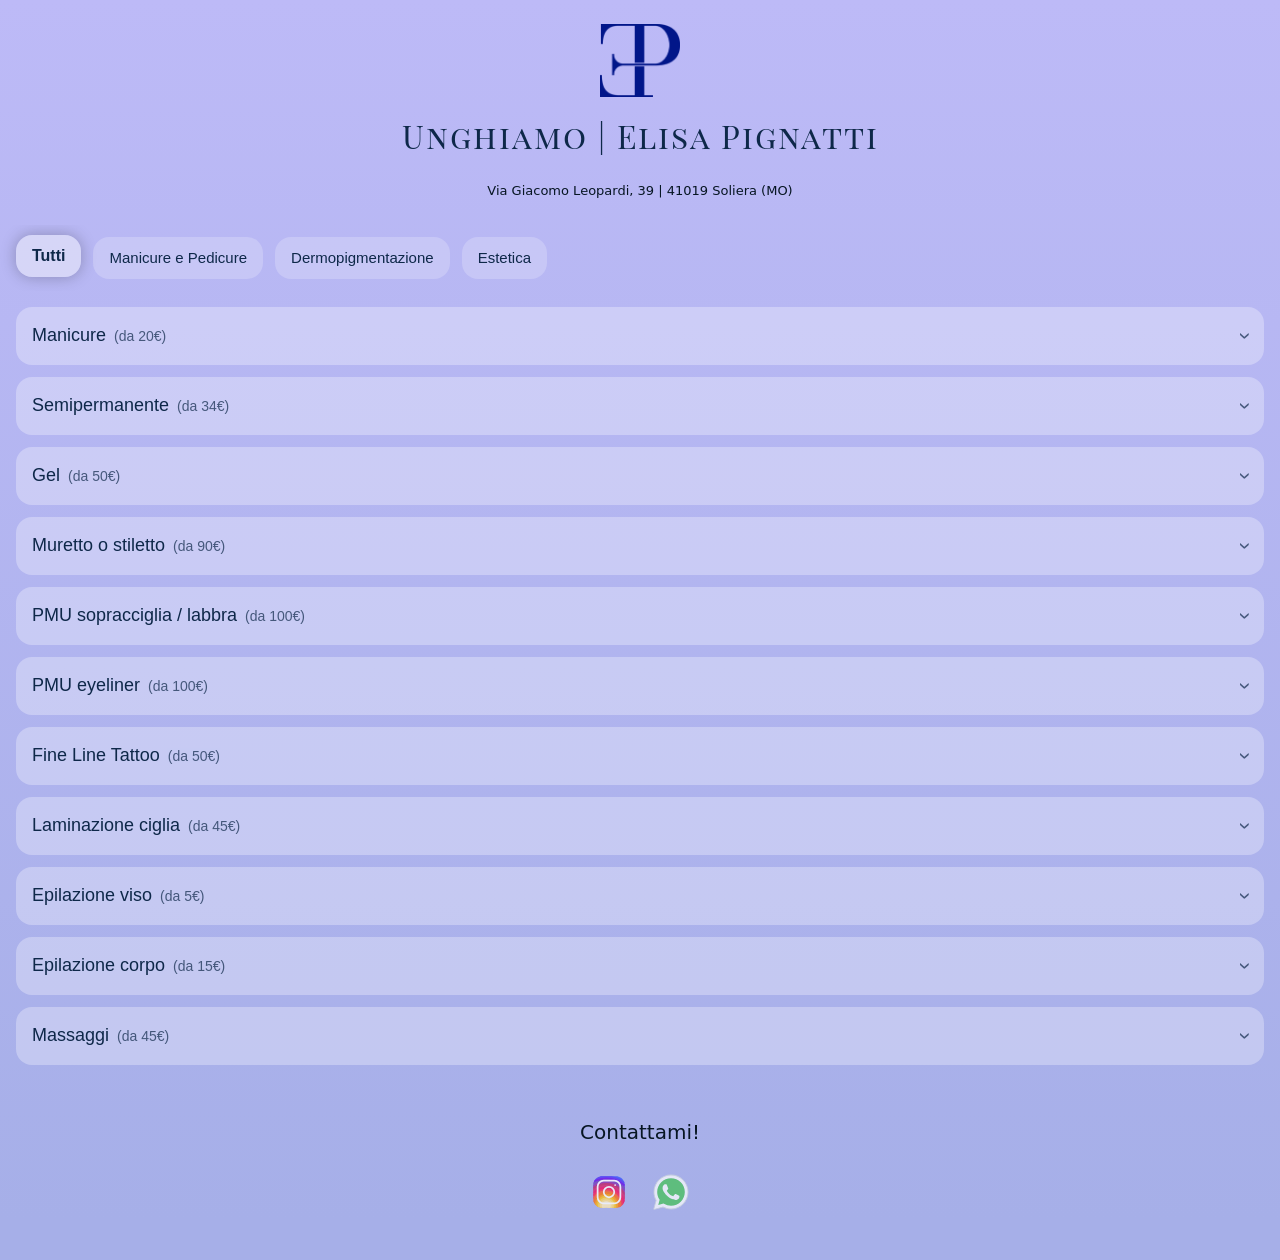
==== index.html @ 3f787136 "cambiato colore e sistemato simbolo info" ====
<!DOCTYPE html>
<html lang="it">


<head>
  <meta charset="UTF-8" />
  <meta name="viewport" content="width=device-width, initial-scale=1.0" />

  <title>Unghiamo | Elisa Pignatti</title>

  <link href="https://fonts.googleapis.com/css2?family=Playfair+Display+SC&display=swap" rel="stylesheet">
  <link rel="stylesheet" href="style.css">

  <meta name="theme-color" content="#092423">
  <meta name="apple-mobile-web-app-status-bar-style" content="black-translucent">

    <!-- Umami Analytics -->
  <script
    defer
    src="https://cloud.umami.is/script.js"
    data-website-id="d5955fa0-bba7-43d1-929b-6f62bb11d097">
  </script>

</head>


<body>

  <header class="header">
    <img src="logo.png" alt="Logo Unghiamo" class="logo">
    <h1 class="site-title">Unghiamo | Elisa Pignatti</h1>
    <div class="address">
      Via Giacomo Leopardi, 39 | 41019 Soliera (MO)
    </div>
  </header>

  <!-- FILTRI -->
  <nav class="filters" id="filters"></nav>

  <!-- TRATTAMENTI -->
  <main class="treatments" id="treatments"></main>

  <!-- FOOTER -->
  <footer class="footer">
    <div>Contattami!</div>
  </footer>

  <!-- MODAL TRATTAMENTO -->
  <div class="modal" id="treatmentModal">
    <div class="modal-content">
      <button class="modal-close" id="closeModal">×</button>

      <img id="modalImage" class="modal-image" src="" alt="">

      <h2 id="modalTitle"></h2>
      <div class="modal-meta" id="modalMeta"></div>
      <p id="modalDescription"></p>
    </div>
  </div>

  <script src="script.js"></script>


  <footer class="site-footer">
    <a
      href="https://www.instagram.com/unghiamo_"
      target="_blank"
      onclick="window.umami && umami.track('Click Instagram')"
      class="instagram-link"
      aria-label="Instagram"
    >
      <img src="icons/icons8-instagram.svg" alt="Instagram">
    </a>

    <a
      href="https://wa.me/393515378793"
      class="whatsapp-float"
      onclick="window.umami && umami.track('Click WhatsApp')"
      target="_blank"
      aria-label="Contatta su WhatsApp"
    >
      <img src="icons/icons8-whatsapp.svg" alt="WhatsApp">
    </a>

  </footer>




</body>


</html>
---- style.css ----
:root {
  /* Esempio 1: Petrolio attuale */
  /*
  --bg-color: linear-gradient(180deg,#0C5A5E 0%, #073E44 100%);
  --card-bg: rgba(244,239,230,.08);
  --card-bg-active: rgba(244,239,230,.14);
  --text-main: #F4F1EC;
  --text-secondary: #C8C3B7;
  --filter-bg: #E8DFD2;
  --filter-text: #0F3F3C;
  --filter-bg-active: #1E6F6A;
  --filter-text-active: #F4EFE6;
  */

  /* Esempio 2: Navy con beige */
  /*
  --bg-color: linear-gradient(180deg,#1A2A3A 0%, #0F1A24 100%);
  --card-bg: rgba(245,240,220,.08);
  --card-bg-active: rgba(245,240,220,.14);
  --text-main: #F5F0E0;
  --text-secondary: #C8BFA0;
  --filter-bg: #E5D5B8;
  --filter-text: #1A2A3A;
  --filter-bg-active: #2C3E50;
  --filter-text-active: #F5F0E0;
  */

  /* Esempio 3: Ottanio con bianco panna */
  /*
  --bg-color: linear-gradient(180deg,#2C4A3E 0%, #1A2F26 100%);
  --card-bg: rgba(250,245,240,.08);
  --card-bg-active: rgba(250,245,240,.14);
  --text-main: #F9F5F0;
  --text-secondary: #D4C4B0;
  --filter-bg: #E8D5C0;
  --filter-text: #2C4A3E;
  --filter-bg-active: #3D5A4A;
  --filter-text-active: #F9F5F0;
  */

  /* Esempio 4: Blu scuro con crema */
  /*
  --bg-color: linear-gradient(180deg,#1E3A5F 0%, #0F1F3F 100%);
  --card-bg: rgba(248,242,230,.08);
  --card-bg-active: rgba(248,242,230,.14);
  --text-main: #F8F2E0;
  --text-secondary: #D0BFA0;
  --filter-bg: #E6D4B8;
  --filter-text: #1E3A5F;
  --filter-bg-active: #2E4A6F;
  --filter-text-active: #F8F2E0;
  */

  /* Esempio 5: Petrolio chiaro con beige */
  /*
  --bg-color: linear-gradient(180deg,#2E6B5E 0%, #1F4A42 100%);
  --card-bg: rgba(246,240,225,.08);
  --card-bg-active: rgba(246,240,225,.14);
  --text-main: #F6F0E5;
  --text-secondary: #C9BFA5;
  --filter-bg: #E9D8C0;
  --filter-text: #2E6B5E;
  --filter-bg-active: #3F7B6E;
  --filter-text-active: #F6F0E5;
  */

  /* Esempio 6: Navy con bianco caldo */
  /*
  --bg-color: linear-gradient(180deg,#1B2B3C 0%, #0E1A26 100%);
  --card-bg: rgba(249,244,235,.08);
  --card-bg-active: rgba(249,244,235,.14);
  --text-main: #F9F4E5;
  --text-secondary: #D2C5A5;
  --filter-bg: #E7D6B5;
  --filter-text: #1B2B3C;
  --filter-bg-active: #2B3B4C;
  --filter-text-active: #F9F4E5;
 */

  /* Esempio 7: Ottanio scuro con beige chiaro */
  /*
  --bg-color: linear-gradient(180deg,#1F3A2E 0%, #0F241C 100%);
  --card-bg: rgba(247,242,230,.08);
  --card-bg-active: rgba(247,242,230,.14);
  --text-main: #F7F2E0;
  --text-secondary: #CDBFA0;
  --filter-bg: #E5D0B0;
  --filter-text: #1F3A2E;
  --filter-bg-active: #2F4A3E;
  --filter-text-active: #F7F2E0;
   */

  /* Esempio 8: Blu profondo con panna */
  /*
  --bg-color: linear-gradient(180deg,#0F2A4A 0%, #071532 100%);
  --card-bg: rgba(250,248,240,.08);
  --card-bg-active: rgba(250,248,240,.14);
  --text-main: #FAF8F0;
  --text-secondary: #D5CBB0;
  --filter-bg: #E9D8C5;
  --filter-text: #0F2A4A;
  --filter-bg-active: #1F3A5A;
  --filter-text-active: #FAF8F0;
  */

  /* Esempio 9: Petrolio con beige dorato */
  /*
  --bg-color: linear-gradient(180deg,#0A5A50 0%, #063A34 100%);
  --card-bg: rgba(245,238,220,.08);
  --card-bg-active: rgba(245,238,220,.14);
  --text-main: #F5EEE0;
  --text-secondary: #C8B895;
  --filter-bg: #E4C8A0;
  --filter-text: #0A5A50;
  --filter-bg-active: #1A6A60;
  --filter-text-active: #F5EEE0;
  */

  /* Esempio 10: Navy con crema */
   /*
  --bg-color: linear-gradient(180deg,#1C2E3F 0%, #0D1B27 100%);
  --card-bg: rgba(248,245,235,.08);
  --card-bg-active: rgba(248,245,235,.14);
  --text-main: #F8F5E5;
  --text-secondary: #CFBFA5;
  --filter-bg: #E6D3B5;
  --filter-text: #1C2E3F;
  --filter-bg-active: #2C3E4F;
  --filter-text-active: #F8F5E5;
   */

  /* Variabili attuali (petrolio) */
   /*
  --bg-color: linear-gradient(180deg,#0C5A5E 0%, #073E44 100%);
  --card-bg: rgba(244,239,230,.08);
  --card-bg-active: rgba(244, 239, 230, 0.14);
  --text-main: #F4F1EC;
  --text-secondary: #C8C3B7;
  --filter-bg: #E8DFD2;
  --filter-text: #0F3F3C;
  --filter-bg-active: #1E6F6A;
  --filter-text-active: #F4EFE6;
   */

  /* Esempio 11: Blu notte + oro */
  /*
  --bg-color: linear-gradient(180deg,#06074e 0%, #051024 100%);
  --card-bg: rgba(250,245,230,.08);
  --card-bg-active: rgba(250,245,230,.14);
  --text-main: #D4AF37;
  --text-secondary: #B3952B;
  --filter-bg: #f1c69a;
  --filter-text: #0A1A2E;
  --filter-bg-active: #091623;
  --filter-text-active: #D4AF37;
  */

  /* Esempio 12: Oro sfondo, blu notte testo */
  /*
  --bg-color: linear-gradient(180deg,#D4AF37 0%, #B8952B 100%);
  --card-bg: rgba(10,26,46,.08);
  --card-bg-active: rgba(10,26,46,.14);
  --text-main: #0A1A2E;
  --text-secondary: #071623;
  --filter-bg: #FAF0E6;
  --filter-text: #0A1A2E;
  --filter-bg-active: #D4AF37;
  --filter-text-active: #0A1A2E;
 */

  /* Esempio 13: Blu notte + rosa cipria */
  /*
  --bg-color: linear-gradient(180deg,#06082b 0%, #051024 100%);
  --card-bg: rgba(250,245,245,.08);
  --card-bg-active: rgba(250,245,245,.14);
  --text-main: #F2D1C9;
  --text-secondary: #D8B0A8;
  --filter-bg: #F8E8E4;
  --filter-text: #0A1A2E;
  --filter-bg-active: #091623;
  --filter-text-active: #F2D1C9;
  */

  /* Esempio 14: Rosa cipria sfondo, blu notte testo */
  /*
  --bg-color: linear-gradient(180deg,#F2D1C9 0%, #E6C2B8 100%);
  --card-bg: #e7ad9ea5;
  --card-bg-active: #e7ad9ea5;
  --text-main: #0A1A2E;
  --text-secondary: #071623;
  --filter-bg: #F8E8E4;
  --filter-text: #0A1A2E;
  --filter-bg-active: #F2D1C9;
  --filter-text-active: #0A1A2E;
  */

  /* Esempio 15: Blu notte + beige caldo */
  /*
  --bg-color: linear-gradient(180deg,#0A1A2E 0%, #051024 100%);
  --card-bg: rgba(245,240,225,.08);
  --card-bg-active: rgba(245,240,225,.14);
  --text-main: #E4D1B0;
  --text-secondary: #CBB89A;
  --filter-bg: #F5EAE0;
  --filter-text: #0A1A2E;
  --filter-bg-active: #091623;
  --filter-text-active: #E4D1B0;
  */

  /* Esempio 16: Beige caldo sfondo, blu notte testo */
  /*
  --bg-color: linear-gradient(180deg,#E4D1B0 0%, #DAC8A3 100%);
  --card-bg: rgba(10,26,46,.08);
  --card-bg-active: rgba(10,26,46,.14);
  --text-main: #0A1A2E;
  --text-secondary: #071623;
  --filter-bg: #F5EAE0;
  --filter-text: #0A1A2E;
  --filter-bg-active: #E4D1B0;
  --filter-text-active: #0A1A2E;
  */


  /* Esempio 17: Blu notte + legno */
  /*
  --bg-color: linear-gradient(180deg,#0b0a2e 0%, #051024 100%);
  --card-bg: rgba(235,220,200,.08);
  --card-bg-active: rgba(235,220,200,.14);
  --text-main: #8B6D5C;
  --text-secondary: #7A5B4A;
  --filter-bg: #F0E4DA;
  --filter-text: #0A1A2E;
  --filter-bg-active: #091623;
  --filter-text-active: #8B6D5C;
  */
  
  /* Esempio 18: Legno sfondo, blu notte testo */
  /*
  --bg-color: linear-gradient(180deg,#8B6D5C 0%, #7A5B4A 100%);
  --card-bg: rgba(10,26,46,.08);
  --card-bg-active: rgba(10,26,46,.14);
  --text-main: #0A1A2E;
  --text-secondary: #071623;
  --filter-bg: #F0E4DA;
  --filter-text: #0A1A2E;
  --filter-bg-active: #8B6D5C;
  --filter-text-active: #0A1A2E;
*/

  /* image shadow / outline */
  --image-shadow: 0 0 12px rgba(0,0,0,0.3);
  --radius: 16px;
  --transition: 0.25s ease;

  /* alternate colour sets – uncomment one at a time to test */
  /*
  --bg-color: linear-gradient(180deg,#203A4C 0%, #122933 100%);
  --card-bg: rgba(232,229,221,.08);
  --card-bg-active: rgba(232,229,221,.14);
  --text-main: #E8E6E1;
  --text-secondary: #BBB3A0;
  --filter-bg: #DDD6C3;
  --filter-text: #203A4C;
  --filter-bg-active: #1A2C33;
  --filter-text-active: #E8E6E1;
*/

/*
  --bg-color: linear-gradient(180deg,#dac9b3 0%, #c2ae9e 100%);
  --card-bg: rgba(250,245,240,.08);
  --card-bg-active: rgba(250,245,240,.14);
  --text-main: #172052;
  --text-secondary: #172052;
  --filter-bg: #c4b096;
  --filter-text: #172052;
  --filter-bg-active: #d3bb9c;
  --filter-text-active: #3A3832;
*/

/*
  --bg-color: linear-gradient(180deg,#0C5A5E 0%, #063338 100%);
  --card-bg: rgba(244,239,230,.08);
  --card-bg-active: rgba(244, 239, 230, 0.14);
  --text-main: #F4F1EC;
  --text-secondary: #C8C3B7;
  --filter-bg: #E8DFD2;
  --filter-text: #0F3F3C;
  --filter-bg-active: #1E6F6A;
  --filter-text-active: #F4EFE6;
*/

  --bg-color: linear-gradient(180deg, #bdbaf7 0%, #a6afe8 100%);
  --footer-color: #a6afe8;
  --card-bg: rgba(255, 255, 255, 0.297);
  --card-bg-active: rgba(255, 255, 255, 0.444);
  --text-main: #0e2849;
  --text-secondary: #071623;
  --filter-bg: #ffffff34;
  --filter-text: #0e2849;
  --filter-bg-active: #fbfbfb71;
  --filter-text-active: #0e2849;

}

* { box-sizing: border-box; }

html {
  background-color: var(--footer-color);
}

body {
  margin: 0;
  font-family: 'Inter', system-ui, sans-serif;
  min-height: 100svh;
  line-height: 1.5;
  background-color: var(--footer-color);
  background-image: var(--bg-color);
  color: var(--text-main);
  overscroll-behavior: none;
}

/* HEADER */
.header {
  padding: 24px 16px;
  text-align: center;
}
.logo {
  max-width: 80px;
  margin-bottom: 4px;
}
.site-title {
  margin-top: 4px;
  font-family: 'Playfair Display SC', serif;
  letter-spacing: 2px;
  font-weight: 500;
}
.address {
  font-size: 13px;
  color: var(--text-secondary);
}

/* FILTRI */
.filters {
  display: flex;
  gap: 12px;
  padding: 12px 16px;
  overflow-x: auto;
}
.filter-btn {
  min-width: auto;
  padding: 12px 16px;
  height: auto;
  font-weight: 500;
  font-size: 15px;
  border-radius: var(--radius);
  border: none;
  background: var(--filter-bg);
  color: var(--filter-text);
  display: flex;
  align-items: center;        /* centro verticale */
  justify-content: center;    /* centro orizzontale */
  white-space: nowrap;        /* 🔥 niente a capo */
  cursor: pointer;
  transition: transform var(--transition), box-shadow var(--transition);
}
.filter-btn.active {
  transform: translateY(-2px);
  font-weight: 700;
  font-size: 16px;
  background: var(--filter-bg-active);
  color: var(--filter-text-active);
  box-shadow: 0 0px 15px rgba(0,0,0,0.25);
}

/* CONTENUTO */
.treatments {
  padding: 16px;
}

/* CARD */
.category {
  background: var(--card-bg);
  border-radius: var(--radius);
  margin-bottom: 12px;
  overflow: hidden;
}
.category.open {
  background: var(--card-bg-active);
}

/* HEADER CARD */
.category-header {
  width: 100%;
  padding: 16px;
  background: none;
  border: none;
  color: var(--text-main);
  display: flex;
  align-items: center;
  font-size: 18px;
  cursor: pointer;
}
.category-header .left {
  display: flex;
  align-items: center;
  gap: 8px;
}
.section-price {
  font-size: 14px;
  opacity: 0.7;
}

.toggle {
  margin-left: auto;
  font-size: 22px;
  transform: rotate(90deg);
  transition: transform var(--transition);
  opacity: 0.7;
}
.category.open .toggle {
  transform: rotate(-90deg);
}

/* ACCORDION */
.category-content {
  display: none;
  padding: 0 16px 16px;
  opacity: 0;
  transform: translateY(-6px);
}
.category.open .category-content {
  display: block;
  animation: accordionOpen 0.25s ease forwards;
}
@keyframes accordionOpen {
  to {
    opacity: 1;
    transform: translateY(0);
  }
}

/* TRATTAMENTI */
.treatment {
  margin-top: 14px;
  cursor: pointer;
}
.treatment-header {
  display: flex;
  justify-content: space-between;
  align-items: center;
}

.treatment-right {
  display: flex;
  align-items: center;
  gap: 8px;
}

.open-icon {
  font-size: 18px;
  opacity: 0.4;
  transition: transform 0.2s ease, opacity 0.2s ease;
}

.info-icon {
  width: 12px;
  height: 12px;
  border: 1.5px solid currentColor;
  border-radius: 50%;
  font-size: 8px;
  font-weight: 600;
  display: inline-flex;
  align-items: center;
  justify-content: center;
  opacity: 0.45;
  transition: opacity 0.2s ease, transform 0.2s ease;
}

.treatment:hover .open-icon {
  transform: scale(1.1);
  opacity: 0.8;
}

.treatment-name {
  font-weight: 400;
  display: inline-flex;
  align-items: center;
  gap: 6px;
}
.duration {
  font-size: 13px;
  color: var(--text-secondary);
}

/* NOTE */
.section-note {
  margin-top: 14px;
  font-size: 13px;
  color: var(--text-secondary);
  opacity: 0.85;
  line-height: 1.4;
}

/* FOOTER */
.footer {
  padding: 24px 16px;
  text-align: center;
  font-size: 20px;
  color: var(--text-secondary);
}

/* MODAL */
.modal {
  position: fixed;
  inset: 0;
  background: rgba(0,0,0,0.6);
  display: none;
  align-items: center;
  justify-content: center;
  z-index: 999;
}
.modal.open {
  display: flex;
}

/* QUI È LA DIFFERENZA */
.modal-content {
  /* same background as main page for consistency */
  background: var(--bg-color);
  color: var(--text-main);
  width: 100%;
  height: 100%;
  padding: 20px;
  overflow-y: auto;
  animation: modalUp 0.25s ease;
}
@keyframes modalUp {
  from { transform: translateY(30px); opacity: 0; }
  to { transform: translateY(0); opacity: 1; }
}

.modal-close {
  background: none;
  border: none;
  color: #F4EFE6;
  font-size: 28px;
  position: absolute;
  top: 16px;
  right: 16px;
  cursor: pointer;
}

/* keep the treatment image from growing too large */
.modal-image {
  width: 100%;
  max-width: 200px;
  display: block;
  margin: 40px auto 20px;
}

.modal-meta {
  text-align: center;
  font-size: 14px;
  opacity: 0.8;
  margin-bottom: 16px;
}

#modalTitle {
  text-align: center;
  margin-bottom: 8px;
}

.whatsapp-float {
  position: static;
  width: auto;
  height: auto;
  background: none;
  box-shadow: none;
}

.whatsapp-float img {
  width: 42px;
  opacity: 0.75;
  transition: opacity 0.2s ease, transform 0.2s ease;
}

.whatsapp-float:hover img {
  opacity: 1;
  transform: scale(1.05);
}

.site-footer {
  margin: 0px 0 40px;
  display: flex;
  justify-content: center;
  gap: 20px;
}

.site-footer img {
  width: 42px;
  opacity: 0.7;
  transition: opacity 0.2s ease;
}

.site-footer img:hover {
  opacity: 1;
  transform: scale(1.1);
}

.instagram-link img {
  width: 42px;
  opacity: 0.75;
  transition: opacity 0.2s ease, transform 0.2s ease;
}

.instagram-link:hover img {
  opacity: 1;
  transform: scale(1.05);
}
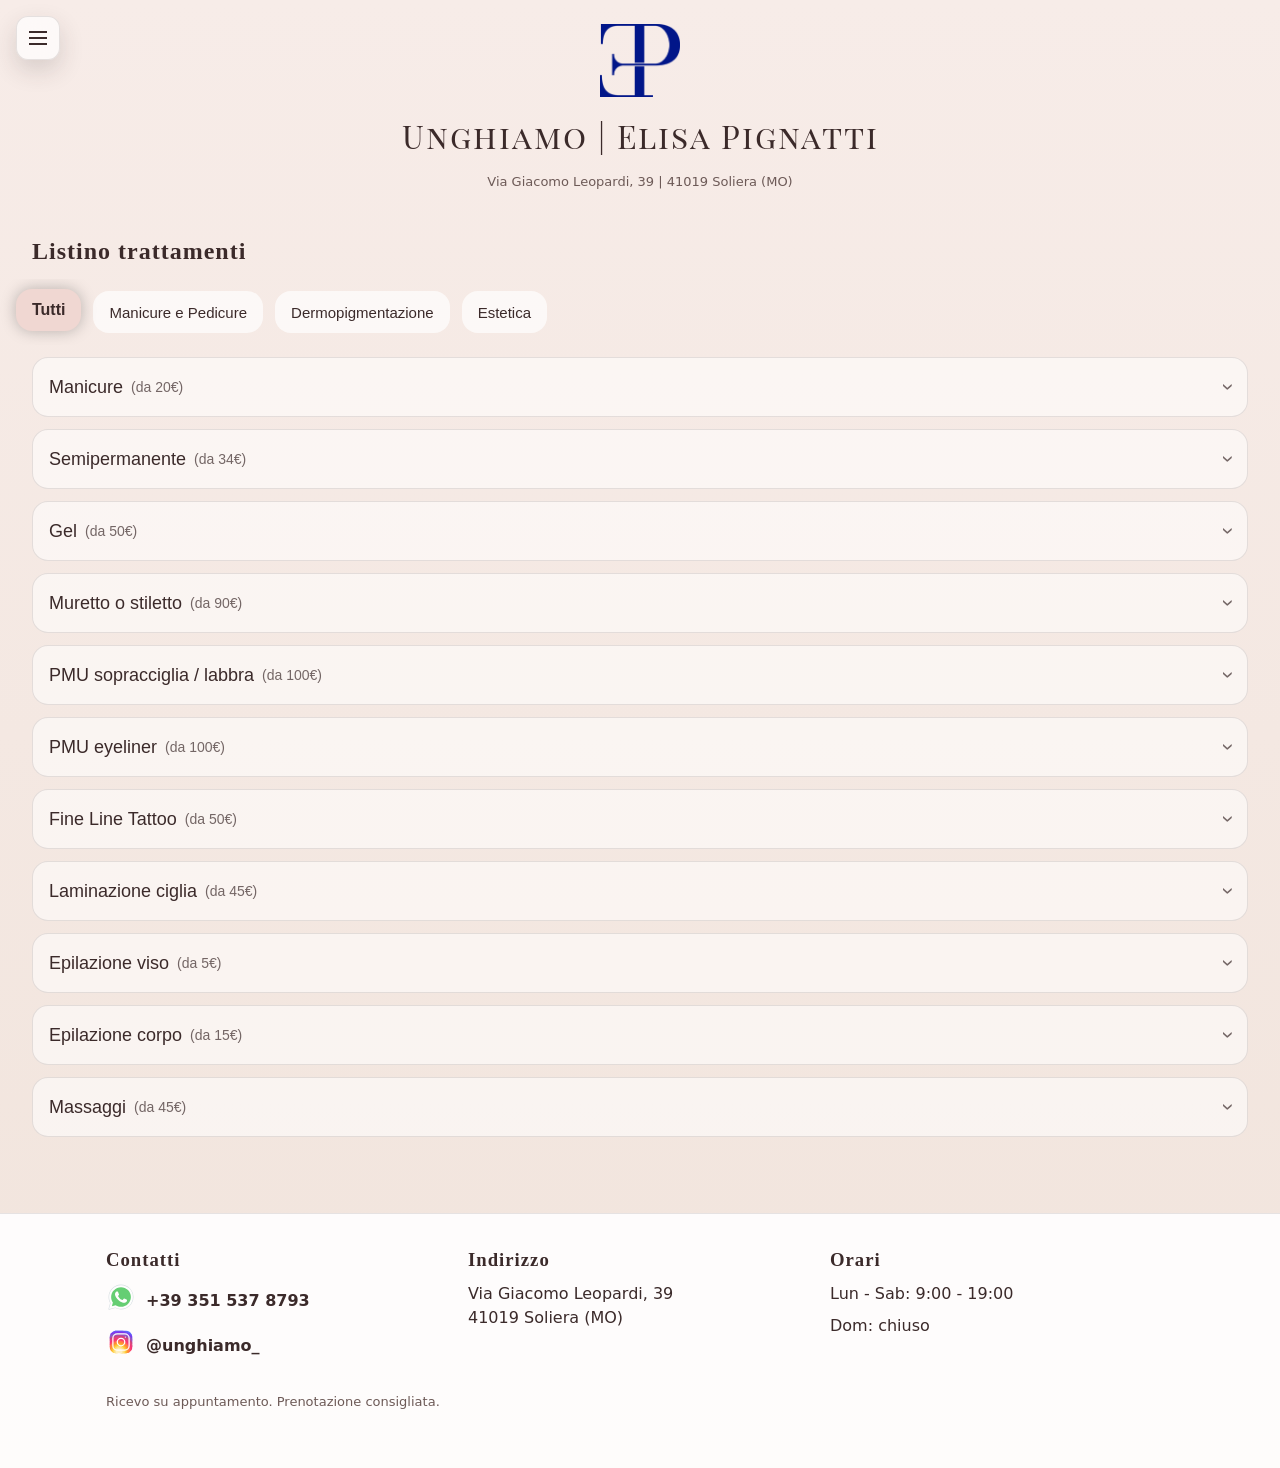
==== commit ea5c8bcd: "minor change" ====
--- a/index.html
+++ b/index.html
@@ -1,6 +1,5 @@
 <!DOCTYPE html>
 <html lang="it">
-
 
 <head>
   <meta charset="UTF-8" />
@@ -11,28 +10,49 @@
   <link href="https://fonts.googleapis.com/css2?family=Playfair+Display+SC&display=swap" rel="stylesheet">
   <link rel="stylesheet" href="style.css">
 
-  <meta name="theme-color" content="#092423">
+  <meta name="theme-color" content="#F1E4DC">
   <meta name="apple-mobile-web-app-status-bar-style" content="black-translucent">
-
-    <!-- Umami Analytics -->
-  <script
-    defer
-    src="https://cloud.umami.is/script.js"
-    data-website-id="d5955fa0-bba7-43d1-929b-6f62bb11d097">
-  </script>
+  <script src="site-config.js"></script>
 
 </head>
 
-
 <body>
+  <div class="menu-overlay" id="menuOverlay"></div>
+  <nav class="mobile-menu" id="mobileMenu" aria-hidden="true">
+    <div class="menu-header">
+      <span>Menu</span>
+    </div>
+    <div class="menu-group">
+      <a href="home.html#top" class="menu-primary">Home</a>
+      <div class="menu-subnav">
+        <a href="home.html#chi-sono" class="menu-subitem">Chi sono</a>
+        <a href="home.html#servizi" class="menu-subitem">Cosa faccio</a>
+        <a href="home.html#eventi" class="menu-subitem">Eventi e offerte</a>
+        <a href="home.html#certificazioni" class="menu-subitem">Certificazioni</a>
+        <a href="home.html#contatti" class="menu-subitem">Contatti</a>
+      </div>
+    </div>
+    <div class="menu-group">
+      <a href="index.html" class="menu-primary" aria-current="page">Listino</a>
+    </div>
+  </nav>
 
   <header class="header">
-    <img src="logo.png" alt="Logo Unghiamo" class="logo">
+    <button class="menu-toggle" id="menuToggle" aria-label="Apri menu" aria-controls="mobileMenu" aria-expanded="false">
+      <span></span>
+      <span></span>
+      <span></span>
+    </button>
+    <img src="Immagini/Generiche/logo.png" alt="Logo Unghiamo" class="logo">
     <h1 class="site-title">Unghiamo | Elisa Pignatti</h1>
-    <div class="address">
-      Via Giacomo Leopardi, 39 | 41019 Soliera (MO)
+    <div class="address">Via Giacomo Leopardi, 39 | 41019 Soliera (MO)</div>
+  </header>
+
+  <section class="page-hero page-hero-list">
+    <div class="container">
+      <h2>Listino trattamenti</h2>
     </div>
-  </header>
+  </section>
 
   <!-- FILTRI -->
   <nav class="filters" id="filters"></nav>
@@ -40,15 +60,48 @@
   <!-- TRATTAMENTI -->
   <main class="treatments" id="treatments"></main>
 
-  <!-- FOOTER -->
-  <footer class="footer">
-    <div>Contattami!</div>
+  <footer class="site-footer" id="contatti">
+    <div class="container">
+      <div class="footer-grid">
+        <div class="footer-block">
+          <h3>Contatti</h3>
+          <div class="footer-line">
+            <div class="social-row">
+              <a href="https://wa.me/393515378793" target="_blank" aria-label="Contatta su WhatsApp" onclick="trackUmamiEvent('Click WhatsApp')">
+                <img src="icons/icons8-whatsapp.svg" alt="WhatsApp">
+              </a>
+            </div>
+            <a class="footer-link" href="tel:+393515378793">+39 351 537 8793</a>
+          </div>
+          <div class="footer-line">
+            <div class="social-row">
+              <a href="https://www.instagram.com/unghiamo_" target="_blank" aria-label="Instagram" onclick="trackUmamiEvent('Click Instagram')">
+                <img src="icons/icons8-instagram.svg" alt="Instagram">
+              </a>
+            </div>
+            <a class="footer-link" href="https://www.instagram.com/unghiamo_" target="_blank" onclick="trackUmamiEvent('Click Instagram')">@unghiamo_</a>
+          </div>
+        </div>
+        <div class="footer-block">
+          <h3>Indirizzo</h3>
+          <p>Via Giacomo Leopardi, 39<br>41019 Soliera (MO)</p>
+        </div>
+        <div class="footer-block">
+          <h3>Orari</h3>
+          <p>Lun - Sab: 9:00 - 19:00</p>
+          <p>Dom: chiuso</p>
+        </div>
+      </div>
+      <div class="footer-bottom">
+        <p class="footer-note">Ricevo su appuntamento. Prenotazione consigliata.</p>
+      </div>
+    </div>
   </footer>
 
   <!-- MODAL TRATTAMENTO -->
   <div class="modal" id="treatmentModal">
     <div class="modal-content">
-      <button class="modal-close" id="closeModal">×</button>
+      <button class="modal-close" id="closeModal" aria-label="Chiudi">&times;</button>
 
       <img id="modalImage" class="modal-image" src="" alt="">
 
@@ -60,34 +113,6 @@
 
   <script src="script.js"></script>
 
-
-  <footer class="site-footer">
-    <a
-      href="https://www.instagram.com/unghiamo_"
-      target="_blank"
-      onclick="window.umami && umami.track('Click Instagram')"
-      class="instagram-link"
-      aria-label="Instagram"
-    >
-      <img src="icons/icons8-instagram.svg" alt="Instagram">
-    </a>
-
-    <a
-      href="https://wa.me/393515378793"
-      class="whatsapp-float"
-      onclick="window.umami && umami.track('Click WhatsApp')"
-      target="_blank"
-      aria-label="Contatta su WhatsApp"
-    >
-      <img src="icons/icons8-whatsapp.svg" alt="WhatsApp">
-    </a>
-
-  </footer>
-
-
-
-
 </body>
 
-
 </html>
--- a/style.css
+++ b/style.css
@@ -1,4 +1,73 @@
 :root {
+  --font-display: 'Playfair Display SC', serif;
+  --font-body: 'Inter', system-ui, sans-serif;
+  --page-max: 1100px;
+
+  /* Palette 1: Rosa cipria + crema (soft beauty) */
+  /*
+  --bg-color: linear-gradient(180deg,#F7ECE8 0%, #F1E4DC 100%);
+  --footer-color: #F1E4DC;
+  --card-bg: rgba(255,255,255,0.55);
+  --card-bg-active: rgba(255,255,255,0.75);
+  --text-main: #3B2A2A;
+  --text-secondary: #6D5A57;
+  --filter-bg: rgba(255,255,255,0.7);
+  --filter-text: #3B2A2A;
+  --filter-bg-active: #F0D7D2;
+  --filter-text-active: #3B2A2A;
+  --accent: #C6889C;
+  --accent-strong: #B26C85;
+  --accent-contrast: #FFFFFF;
+  --surface: rgba(255,255,255,0.7);
+  --surface-strong: rgba(255,255,255,0.9);
+  --border-soft: rgba(59,42,42,0.12);
+  --shadow: 0 18px 40px rgba(59,42,42,0.2);
+  --ring: rgba(198,136,156,0.35);
+  */
+
+  /* Palette 2: Beige caldo + oro (luxury) */
+  /*
+  --bg-color: linear-gradient(180deg,#EFE3D2 0%, #E6D4BA 100%);
+  --footer-color: #E6D4BA;
+  --card-bg: rgba(255,255,255,0.5);
+  --card-bg-active: rgba(255,255,255,0.75);
+  --text-main: #3A2F2A;
+  --text-secondary: #6B5A50;
+  --filter-bg: rgba(255,255,255,0.65);
+  --filter-text: #3A2F2A;
+  --filter-bg-active: #EACAA0;
+  --filter-text-active: #3A2F2A;
+  --accent: #C9A646;
+  --accent-strong: #B18D2E;
+  --accent-contrast: #1F1A15;
+  --surface: rgba(255,255,255,0.7);
+  --surface-strong: rgba(255,255,255,0.92);
+  --border-soft: rgba(58,47,42,0.12);
+  --shadow: 0 18px 40px rgba(58,47,42,0.22);
+  --ring: rgba(201,166,70,0.35);
+  */
+
+  /* Palette 3: Blu notte + accento chiaro (professionale) */
+  /*
+  --bg-color: linear-gradient(180deg,#0E1A2B 0%, #081321 100%);
+  --footer-color: #081321;
+  --card-bg: rgba(255,255,255,0.08);
+  --card-bg-active: rgba(255,255,255,0.14);
+  --text-main: #F2F4F8;
+  --text-secondary: #B8C1CC;
+  --filter-bg: rgba(255,255,255,0.12);
+  --filter-text: #F2F4F8;
+  --filter-bg-active: rgba(255,255,255,0.22);
+  --filter-text-active: #F2F4F8;
+  --accent: #9CC4E4;
+  --accent-strong: #7AA8CF;
+  --accent-contrast: #0B1726;
+  --surface: rgba(255,255,255,0.08);
+  --surface-strong: rgba(255,255,255,0.16);
+  --border-soft: rgba(242,244,248,0.12);
+  --shadow: 0 18px 40px rgba(6,12,22,0.35);
+  --ring: rgba(156,196,228,0.35);
+  */
   /* Esempio 1: Petrolio attuale */
   /*
   --bg-color: linear-gradient(180deg,#0C5A5E 0%, #073E44 100%);
@@ -289,16 +358,24 @@
   --filter-text-active: #F4EFE6;
 */
 
-  --bg-color: linear-gradient(180deg, #bdbaf7 0%, #a6afe8 100%);
-  --footer-color: #a6afe8;
-  --card-bg: rgba(255, 255, 255, 0.297);
-  --card-bg-active: rgba(255, 255, 255, 0.444);
-  --text-main: #0e2849;
-  --text-secondary: #071623;
-  --filter-bg: #ffffff34;
-  --filter-text: #0e2849;
-  --filter-bg-active: #fbfbfb71;
-  --filter-text-active: #0e2849;
+  --bg-color: linear-gradient(180deg,#F7ECE8 0%, #F1E4DC 100%);
+  --footer-color: #F1E4DC;
+  --card-bg: rgba(255,255,255,0.55);
+  --card-bg-active: rgba(255,255,255,0.75);
+  --text-main: #3B2A2A;
+  --text-secondary: #6D5A57;
+  --filter-bg: rgba(255,255,255,0.7);
+  --filter-text: #3B2A2A;
+  --filter-bg-active: #F0D7D2;
+  --filter-text-active: #3B2A2A;
+  --accent: #C6889C;
+  --accent-strong: #B26C85;
+  --accent-contrast: #FFFFFF;
+  --surface: rgba(255,255,255,0.7);
+  --surface-strong: rgba(255,255,255,0.9);
+  --border-soft: rgba(59,42,42,0.12);
+  --shadow: 0 18px 40px rgba(59,42,42,0.2);
+  --ring: rgba(198,136,156,0.35);
 
 }
 
@@ -306,11 +383,12 @@
 
 html {
   background-color: var(--footer-color);
+  scroll-behavior: smooth;
 }
 
 body {
   margin: 0;
-  font-family: 'Inter', system-ui, sans-serif;
+  font-family: var(--font-body);
   min-height: 100svh;
   line-height: 1.5;
   background-color: var(--footer-color);
@@ -323,6 +401,7 @@
 .header {
   padding: 24px 16px;
   text-align: center;
+  position: relative;
 }
 .logo {
   max-width: 80px;
@@ -424,7 +503,7 @@
 /* ACCORDION */
 .category-content {
   display: none;
-  padding: 0 16px 16px;
+  padding: 0 16px 8px;
   opacity: 0;
   transform: translateY(-6px);
 }
@@ -441,7 +520,7 @@
 
 /* TRATTAMENTI */
 .treatment {
-  margin-top: 14px;
+  margin-top: 6px;
   cursor: pointer;
 }
 .treatment-header {
@@ -517,7 +596,7 @@
   display: none;
   align-items: center;
   justify-content: center;
-  z-index: 999;
+  z-index: 1200;
 }
 .modal.open {
   display: flex;
@@ -542,7 +621,7 @@
 .modal-close {
   background: none;
   border: none;
-  color: #F4EFE6;
+  color: var(--text-main);
   font-size: 28px;
   position: absolute;
   top: 16px;
@@ -616,4 +695,755 @@
 .instagram-link:hover img {
   opacity: 1;
   transform: scale(1.05);
-}+}
+
+/* ---------------- GLOBAL LAYOUT & TYPOGRAPHY ---------------- */
+a {
+  color: inherit;
+  text-decoration: none;
+}
+
+a:focus-visible,
+button:focus-visible {
+  outline: 2px solid var(--ring);
+  outline-offset: 2px;
+}
+
+h1,
+h2,
+h3 {
+  font-family: var(--font-display);
+  margin: 0 0 12px;
+  letter-spacing: 1px;
+}
+
+p {
+  margin: 0 0 16px;
+}
+
+.container {
+  width: min(var(--page-max), 100%);
+  margin: 0 auto;
+  padding: 0 16px;
+}
+
+/* ---------------- HEADER & MENU ---------------- */
+
+.menu-toggle {
+  width: 44px;
+  height: 44px;
+  border-radius: 12px;
+  border: 1px solid var(--border-soft);
+  background: var(--surface);
+  display: flex;
+  flex-direction: column;
+  align-items: center;
+  justify-content: center;
+  gap: 4px;
+  cursor: pointer;
+  transition: transform var(--transition), box-shadow var(--transition);
+}
+
+.header .menu-toggle {
+  position: fixed;
+  top: 16px;
+  left: 16px;
+  z-index: 1110;
+  box-shadow: 0 10px 24px rgba(59,42,42,0.16);
+  backdrop-filter: blur(10px);
+}
+
+.menu-toggle span {
+  width: 18px;
+  height: 2px;
+  background: var(--text-main);
+  transition: transform 0.2s ease, opacity 0.2s ease;
+}
+
+.menu-toggle.is-open span:nth-child(1) {
+  transform: translateY(6px) rotate(45deg);
+}
+
+.menu-toggle.is-open span:nth-child(2) {
+  opacity: 0;
+}
+
+.menu-toggle.is-open span:nth-child(3) {
+  transform: translateY(-6px) rotate(-45deg);
+}
+
+.menu-toggle:hover {
+  transform: translateY(-1px);
+  box-shadow: 0 10px 20px rgba(0,0,0,0.12);
+}
+
+.menu-overlay {
+  position: fixed;
+  inset: 0;
+  background: rgba(0,0,0,0.35);
+  opacity: 0;
+  pointer-events: none;
+  transition: opacity var(--transition);
+  z-index: 1090;
+}
+
+.menu-overlay.open {
+  opacity: 1;
+  pointer-events: auto;
+}
+
+.mobile-menu {
+  position: fixed;
+  top: 0;
+  left: 0;
+  height: 100vh;
+  width: 78vw;
+  max-width: 320px;
+  padding-top: 68px;
+  background: var(--surface-strong);
+  border-right: 1px solid var(--border-soft);
+  transform: translateX(-100%);
+  transition: transform 0.3s ease;
+  z-index: 1100;
+  box-shadow: none;
+}
+
+.mobile-menu.open {
+  transform: translateX(0);
+  box-shadow: var(--shadow);
+}
+
+.menu-header {
+  display: flex;
+  align-items: center;
+  justify-content: center;
+  padding: 16px 20px 12px;
+  border-bottom: 1px solid var(--border-soft);
+  font-weight: 600;
+  text-align: center;
+}
+
+.menu-header span {
+  font-size: 12px;
+  letter-spacing: 2px;
+  text-transform: uppercase;
+  color: var(--text-secondary);
+}
+
+.menu-close {
+  background: none;
+  border: none;
+  font-size: 24px;
+  cursor: pointer;
+  color: var(--text-main);
+}
+
+.mobile-menu a {
+  display: block;
+  color: var(--text-main);
+}
+
+.mobile-menu a[aria-current="page"] {
+  background: var(--filter-bg-active);
+}
+
+.menu-group + .menu-group {
+  border-top: 1px solid var(--border-soft);
+}
+
+.menu-primary {
+  padding: 16px 20px 12px;
+  font-size: 17px;
+  font-weight: 700;
+}
+
+.menu-subnav {
+  padding: 0 0 10px;
+}
+
+.menu-subitem {
+  padding: 10px 20px 10px 34px;
+  font-size: 14px;
+  color: var(--text-secondary);
+}
+
+body.menu-open {
+  overflow: hidden;
+}
+
+/* ---------------- HERO / PAGE INTRO ---------------- */
+.hero {
+  position: relative;
+  padding: 32px 0 20px;
+}
+
+.page-hero {
+  padding: 10px 0 6px;
+}
+
+.page-hero h2 {
+  margin-bottom: 0;
+}
+
+.page-hero-list {
+  text-align: left;
+}
+
+.page-hero-list .container {
+  width: 100%;
+  max-width: none;
+}
+
+.hero-text {
+  font-size: 16px;
+  color: var(--text-secondary);
+}
+
+.hero-actions {
+  display: flex;
+  flex-wrap: wrap;
+  gap: 12px;
+  margin-top: 16px;
+}
+
+.eyebrow {
+  text-transform: uppercase;
+  letter-spacing: 2px;
+  font-size: 11px;
+  color: var(--text-secondary);
+  margin-bottom: 8px;
+}
+
+.page-lead {
+  color: var(--text-secondary);
+  max-width: 620px;
+}
+
+/* ---------------- SEZIONI ---------------- */
+.section {
+  padding: 32px 0;
+}
+
+.section-alt {
+  background: rgba(255,255,255,0.45);
+}
+
+.section-head {
+  margin-bottom: 16px;
+}
+
+.about-grid {
+  display: grid;
+  gap: 18px;
+  padding: 20px;
+  position: relative;
+  overflow: hidden;
+  border: 1px solid var(--border-soft);
+  border-radius: calc(var(--radius) + 8px);
+  background:
+    radial-gradient(circle at top left, rgba(198,136,156,0.18), transparent 42%),
+    linear-gradient(180deg, rgba(255,255,255,0.7) 0%, rgba(255,255,255,0.5) 100%);
+  box-shadow: 0 14px 30px rgba(59,42,42,0.08);
+}
+
+.about-grid::after {
+  content: "";
+  position: absolute;
+  right: -60px;
+  bottom: -90px;
+  width: 220px;
+  height: 220px;
+  border-radius: 50%;
+  background: rgba(198,136,156,0.08);
+  filter: blur(8px);
+}
+
+.about-grid > * {
+  position: relative;
+  z-index: 1;
+}
+
+.section-media {
+  margin: 0;
+}
+
+.section-photo {
+  width: 100%;
+  display: block;
+  min-height: 320px;
+  object-fit: cover;
+  box-shadow: none;
+  border-radius: calc(var(--radius) + 6px);
+}
+
+.about-copy {
+  align-self: center;
+}
+
+.about-copy p {
+  margin-bottom: 14px;
+  font-size: 15px;
+  line-height: 1.72;
+}
+
+.about-copy p:last-child {
+  margin-bottom: 0;
+}
+
+.service-grid {
+  display: grid;
+  gap: 12px;
+  grid-template-columns: repeat(2, minmax(0, 1fr));
+}
+
+.service-item {
+  padding: 14px 16px;
+  background: var(--surface);
+  border-radius: 999px;
+  border: 1px solid var(--border-soft);
+  font-weight: 600;
+  text-align: center;
+}
+
+.cards {
+  display: grid;
+  gap: 16px;
+  align-items: start;
+}
+
+.events-empty {
+  margin: 0;
+  color: var(--text-secondary);
+}
+
+.offer-card {
+  background: var(--card-bg);
+  border-radius: var(--radius);
+  padding: 18px;
+  border: 1px solid var(--border-soft);
+  transition: transform var(--transition), box-shadow var(--transition), background var(--transition);
+}
+
+.offer-card:hover {
+  transform: translateY(-2px);
+  background: var(--card-bg-active);
+  box-shadow: var(--shadow);
+}
+
+.offer-card-feature {
+  padding: 0;
+  overflow: hidden;
+}
+
+.offer-card-event,
+.offer-card-promo {
+  height: auto;
+}
+
+.offer-image {
+  width: 100%;
+  display: block;
+  aspect-ratio: 4 / 3;
+  object-fit: cover;
+}
+
+.offer-body {
+  padding: 18px;
+}
+
+.offer-top {
+  display: flex;
+  align-items: center;
+  justify-content: space-between;
+  gap: 12px;
+  margin-bottom: 8px;
+}
+
+.badge {
+  font-size: 11px;
+  padding: 4px 10px;
+  border-radius: 999px;
+  font-weight: 700;
+  text-transform: uppercase;
+  letter-spacing: 1px;
+}
+
+.badge-active {
+  background: rgba(198,136,156,0.18);
+  color: var(--accent-strong);
+  border: 1px solid rgba(198,136,156,0.35);
+}
+
+.badge-expired {
+  background: rgba(109,90,87,0.12);
+  color: var(--text-secondary);
+  border: 1px solid rgba(109,90,87,0.25);
+}
+
+.offer-meta {
+  display: flex;
+  align-items: center;
+  justify-content: space-between;
+  gap: 12px;
+}
+
+.price-tag {
+  font-weight: 700;
+  color: var(--text-main);
+}
+
+.offer-note {
+  font-size: 13px;
+  color: var(--text-secondary);
+}
+
+.offer-meta-stack {
+  align-items: flex-start;
+  flex-direction: column;
+}
+
+.insta-post {
+  display: inline-flex;
+  align-items: center;
+  gap: 10px;
+  margin-top: 16px;
+  padding: 10px 12px;
+  border-radius: calc(var(--radius) - 2px);
+  border: 1px solid var(--border-soft);
+  background: rgba(255,255,255,0.5);
+  transition: transform var(--transition), box-shadow var(--transition), background var(--transition);
+}
+
+.insta-post:hover {
+  transform: translateY(-1px);
+  box-shadow: 0 12px 24px rgba(59,42,42,0.12);
+  background: rgba(255,255,255,0.72);
+}
+
+.insta-post img {
+  width: 20px;
+  height: 20px;
+}
+
+.insta-post span {
+  font-weight: 700;
+  font-size: 14px;
+}
+
+.cert-gallery {
+  display: flex;
+  flex-wrap: wrap;
+  gap: 12px;
+  justify-content: center;
+  align-items: start;
+}
+
+.cert-card {
+  flex: 0 0 auto;
+}
+
+.cert-card-landscape {
+  width: min(100%, 232px);
+}
+
+.cert-card-portrait {
+  width: min(100%, 148px);
+}
+
+.cert-zoom {
+  position: relative;
+  display: block;
+  width: 100%;
+  padding: 0;
+  border: none;
+  background: transparent;
+  cursor: zoom-in;
+}
+
+.cert-preview-frame {
+  width: 100%;
+  overflow: hidden;
+  border-radius: calc(var(--radius) - 4px);
+  border: 1px solid rgba(59,42,42,0.08);
+  background: #fff;
+  box-shadow: 0 12px 26px rgba(59,42,42,0.1);
+  transition: transform var(--transition), box-shadow var(--transition);
+}
+
+.cert-zoom-landscape .cert-preview-frame {
+  aspect-ratio: 842 / 595;
+}
+
+.cert-zoom-portrait .cert-preview-frame {
+  aspect-ratio: 595.28 / 841.89;
+}
+
+.cert-zoom:hover .cert-preview-frame {
+  transform: translateY(-2px);
+  box-shadow: 0 16px 30px rgba(59,42,42,0.14);
+}
+
+.cert-preview-image {
+  width: 100%;
+  height: auto;
+  display: block;
+}
+
+.cert-zoom-icon {
+  position: absolute;
+  right: 10px;
+  bottom: 10px;
+  width: 28px;
+  height: 28px;
+  display: inline-flex;
+  align-items: center;
+  justify-content: center;
+  border-radius: 999px;
+  background: rgba(255,255,255,0.9);
+  border: 1px solid rgba(59,42,42,0.08);
+  color: var(--text-main);
+  font-size: 18px;
+  font-weight: 700;
+  box-shadow: 0 8px 18px rgba(59,42,42,0.12);
+}
+
+body.cert-modal-open {
+  overflow: hidden;
+}
+
+.cert-modal-content {
+  width: min(92vw, 900px);
+  height: auto;
+  max-height: 92vh;
+  padding: 54px 18px 18px;
+  border-radius: calc(var(--radius) + 10px);
+  background: rgba(255,255,255,0.96);
+  background-image: none;
+  overflow: hidden;
+  position: relative;
+  box-shadow: 0 24px 60px rgba(0,0,0,0.24);
+}
+
+.cert-modal-shell {
+  width: 100%;
+  max-height: min(78vh, 980px);
+  border-radius: calc(var(--radius) - 2px);
+  overflow: hidden;
+  background: #fff;
+  display: flex;
+  align-items: center;
+  justify-content: center;
+}
+
+.cert-modal-viewer {
+  width: auto;
+  max-width: 100%;
+  max-height: min(78vh, 980px);
+  display: block;
+  object-fit: contain;
+}
+
+
+/* ---------------- BOTTONI ---------------- */
+.btn {
+  display: inline-flex;
+  align-items: center;
+  justify-content: center;
+  padding: 12px 18px;
+  border-radius: 999px;
+  border: 1px solid transparent;
+  font-weight: 600;
+  cursor: pointer;
+  transition: transform var(--transition), box-shadow var(--transition), background var(--transition);
+}
+
+.btn-primary {
+  background: var(--accent);
+  color: var(--accent-contrast);
+  border-color: var(--accent);
+  box-shadow: 0 12px 24px rgba(198,136,156,0.25);
+}
+
+.btn-primary:hover {
+  background: var(--accent-strong);
+  transform: translateY(-1px);
+}
+
+.btn-outline {
+  background: transparent;
+  border-color: var(--accent);
+  color: var(--accent-strong);
+}
+
+.btn-outline:hover {
+  background: rgba(198,136,156,0.12);
+  transform: translateY(-1px);
+}
+
+.btn-ghost {
+  background: var(--surface);
+  border-color: var(--border-soft);
+  color: var(--text-main);
+}
+
+.btn-ghost:hover {
+  background: var(--surface-strong);
+  transform: translateY(-1px);
+}
+
+/* ---------------- LISTINO MIGLIORIE ---------------- */
+.treatments {
+  padding: 12px 16px 24px;
+}
+
+.filter-btn:hover {
+  transform: translateY(-1px);
+  box-shadow: 0 10px 20px rgba(0,0,0,0.12);
+}
+
+.category {
+  transition: transform var(--transition), box-shadow var(--transition), background var(--transition);
+  border: 1px solid var(--border-soft);
+}
+
+.category:hover {
+  transform: translateY(-1px);
+  box-shadow: 0 12px 24px rgba(0,0,0,0.12);
+}
+
+.treatment {
+  padding: 6px 0;
+  transition: transform var(--transition);
+}
+
+.treatment:hover {
+  transform: translateX(4px);
+}
+
+.modal-image {
+  border-radius: 0;
+  box-shadow: none;
+}
+
+/* ---------------- FOOTER ---------------- */
+.site-footer {
+  margin: 32px 0 0;
+  padding: 32px 0 40px;
+  background: var(--surface-strong);
+  border-top: 1px solid var(--border-soft);
+}
+
+.footer-grid {
+  display: grid;
+  gap: 18px;
+}
+
+.footer-block h3 {
+  margin-bottom: 8px;
+}
+
+.footer-block p {
+  margin: 0 0 8px;
+}
+
+.footer-link {
+  display: block;
+  margin-bottom: 0;
+  color: var(--text-main);
+  font-weight: 600;
+}
+
+.footer-line {
+  display: flex;
+  align-items: center;
+  gap: 10px;
+  margin-bottom: 8px;
+}
+
+.footer-line .social-row img {
+  width: 30px;
+}
+
+.footer-bottom {
+  margin-top: 20px;
+  display: grid;
+  gap: 16px;
+  justify-items: start;
+}
+
+.footer-actions {
+  display: flex;
+  flex-wrap: wrap;
+  gap: 12px;
+}
+
+.social-row {
+  display: flex;
+  gap: 12px;
+}
+
+.social-row img {
+  width: 36px;
+  opacity: 0.8;
+  transition: transform var(--transition), opacity var(--transition);
+}
+
+.social-row a:hover img {
+  opacity: 1;
+  transform: scale(1.05);
+}
+
+.footer-note {
+  font-size: 13px;
+  color: var(--text-secondary);
+}
+
+/* ---------------- RESPONSIVE ---------------- */
+@media (min-width: 768px) {
+  .about-grid {
+    grid-template-columns: minmax(0, 0.9fr) minmax(0, 1.1fr);
+    align-items: center;
+  }
+
+  .cards {
+    grid-template-columns: repeat(2, minmax(0, 1fr));
+  }
+
+  .cert-card-landscape {
+    width: 276px;
+  }
+
+  .cert-card-portrait {
+    width: 170px;
+  }
+
+  .service-grid {
+    grid-template-columns: repeat(3, minmax(0, 1fr));
+  }
+
+  .footer-grid {
+    grid-template-columns: repeat(3, minmax(0, 1fr));
+  }
+
+  .hero {
+    padding: 48px 0 28px;
+  }
+
+  .page-hero {
+    padding: 18px 0 10px;
+  }
+
+  .page-hero-list .container {
+    padding: 0 32px;
+  }
+}
+
+@media (min-width: 1024px) {
+  .cards {
+    grid-template-columns: repeat(2, minmax(0, 1fr));
+  }
+
+  .treatments {
+    padding: 12px 32px 32px;
+  }
+}
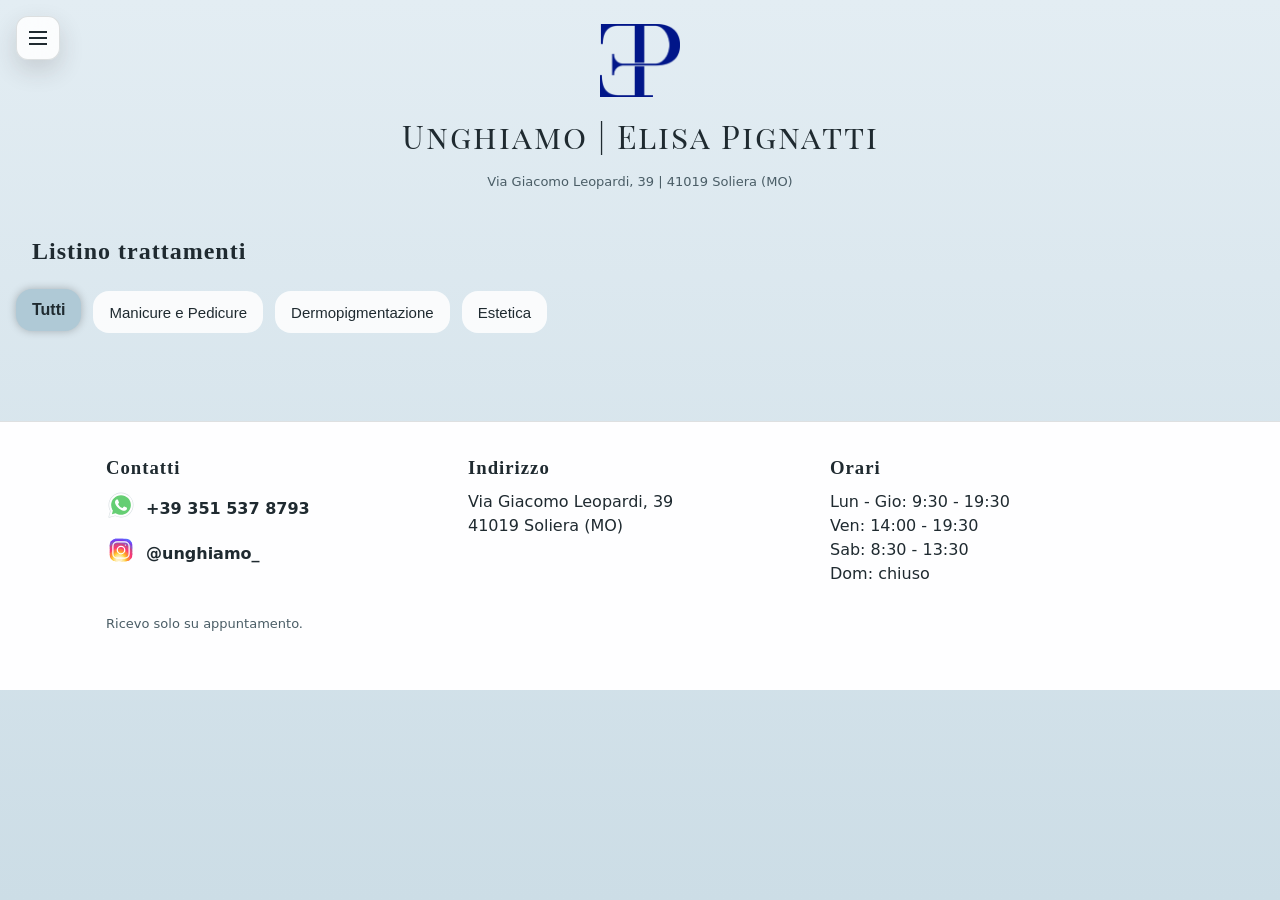
==== commit 5bd9d2c8: "smallchanges" ====
--- a/index.html
+++ b/index.html
@@ -88,12 +88,11 @@
         </div>
         <div class="footer-block">
           <h3>Orari</h3>
-          <p>Lun - Sab: 9:00 - 19:00</p>
-          <p>Dom: chiuso</p>
+          <p>Lun - Gio: 9:30 - 19:30<br>Ven: 14:00 - 19:30<br>Sab: 8:30 - 13:30<br>Dom: chiuso</p>
         </div>
       </div>
       <div class="footer-bottom">
-        <p class="footer-note">Ricevo su appuntamento. Prenotazione consigliata.</p>
+        <p class="footer-note">Ricevo solo su appuntamento.</p>
       </div>
     </div>
   </footer>
--- a/style.css
+++ b/style.css
@@ -357,7 +357,7 @@
   --filter-bg-active: #1E6F6A;
   --filter-text-active: #F4EFE6;
 */
-
+/*
   --bg-color: linear-gradient(180deg,#F7ECE8 0%, #F1E4DC 100%);
   --footer-color: #F1E4DC;
   --card-bg: rgba(255,255,255,0.55);
@@ -376,6 +376,69 @@
   --border-soft: rgba(59,42,42,0.12);
   --shadow: 0 18px 40px rgba(59,42,42,0.2);
   --ring: rgba(198,136,156,0.35);
+*/
+
+/*
+  --bg-color: linear-gradient(180deg, #E8F0F4 0%, #DCE7ED 100%);
+  --footer-color: #DCE7ED;
+  --card-bg: rgba(255,255,255,0.6);
+  --card-bg-active: rgba(255,255,255,0.8);
+  --text-main: #2F3E46;
+  --text-secondary: #5C6F77;
+  --filter-bg: rgba(255,255,255,0.75);
+  --filter-text: #2F3E46;
+  --filter-bg-active: #C7D6DF;
+  --filter-text-active: #2F3E46;
+  --accent: #7FA7B8;
+  --accent-strong: #5F8FA3;
+  --accent-contrast: #FFFFFF;
+  --surface: rgba(255,255,255,0.75);
+  --surface-strong: rgba(255,255,255,0.92);
+  --border-soft: rgba(47,62,70,0.12);
+  --shadow: 0 18px 40px rgba(47,62,70,0.18);
+  --ring: rgba(127,167,184,0.35);
+*/
+
+/*
+  --bg-color: linear-gradient(180deg, #E6F3FA 0%, #D4EAF5 100%);
+  --footer-color: #D4EAF5;
+  --card-bg: rgba(255,255,255,0.65);
+  --card-bg-active: rgba(255,255,255,0.85);
+  --text-main: #24363F;
+  --text-secondary: #4F6B78;
+  --filter-bg: rgba(255,255,255,0.8);
+  --filter-text: #24363F;
+  --filter-bg-active: #BFE0EE;
+  --filter-text-active: #1F2F36;
+  --accent: #5FA8D3;
+  --accent-strong: #3F8FC1;
+  --accent-contrast: #FFFFFF;
+  --surface: rgba(255,255,255,0.8);
+  --surface-strong: rgba(255,255,255,0.95);
+  --border-soft: rgba(36,54,63,0.12);
+  --shadow: 0 18px 40px rgba(36,54,63,0.18);
+  --ring: rgba(95,168,211,0.35);
+*/
+
+  --bg-color: linear-gradient(180deg, #E3EDF3 0%, #CCDDE6 100%);
+  --footer-color: #CCDDE6;
+  --card-bg: rgba(255,255,255,0.7);
+  --card-bg-active: rgba(255,255,255,0.9);
+  --text-main: #1F2A30;
+  --text-secondary: #4A5D66;
+  --filter-bg: rgba(255,255,255,0.85);
+  --filter-text: #1F2A30;
+  --filter-bg-active: #AFC9D6;
+  --filter-text-active: #1F2A30;
+  --accent: #4F9FBF;
+  --accent-strong: #b01414;
+  --accent-contrast: #FFFFFF;
+  --surface: rgba(255,255,255,0.85);
+  --surface-strong: rgba(255,255,255,0.98);
+  --border-soft: rgba(31,42,48,0.14);
+  --shadow: 0 20px 50px rgba(31,42,48,0.22);
+  --ring: rgba(79,159,191,0.4);
+
 
 }
 
@@ -448,7 +511,7 @@
   font-size: 16px;
   background: var(--filter-bg-active);
   color: var(--filter-text-active);
-  box-shadow: 0 0px 15px rgba(0,0,0,0.25);
+  box-shadow: 0 0px 8px rgba(0,0,0,0.25);
 }
 
 /* CONTENUTO */
@@ -482,6 +545,7 @@
 .category-header .left {
   display: flex;
   align-items: center;
+  flex-wrap: wrap;
   gap: 8px;
 }
 .section-price {
@@ -489,14 +553,14 @@
   opacity: 0.7;
 }
 
-.toggle {
+.category-toggle {
   margin-left: auto;
   font-size: 22px;
   transform: rotate(90deg);
   transition: transform var(--transition);
   opacity: 0.7;
 }
-.category.open .toggle {
+.category.open .category-toggle {
   transform: rotate(-90deg);
 }
 
@@ -520,19 +584,78 @@
 
 /* TRATTAMENTI */
 .treatment {
-  margin-top: 6px;
+  width: 100%;
+  margin-top: 4px;
+  padding: 6px 0;
+  border: none;
+  background: none;
+  color: inherit;
+  font: inherit;
+  text-align: left;
   cursor: pointer;
 }
 .treatment-header {
   display: flex;
   justify-content: space-between;
   align-items: center;
-}
-
-.treatment-right {
+  gap: 12px;
+}
+
+.treatment-group {
+  margin-top: 4px;
+  border-top: 1px solid rgba(59,42,42,0.08);
+  padding-top: 4px;
+}
+
+.treatment-group:first-child {
+  margin-top: 0;
+  border-top: none;
+  padding-top: 0;
+}
+
+.treatment-group-toggle {
+  width: 100%;
+  padding: 6px 0;
+  border: none;
+  background: none;
+  color: inherit;
+  font: inherit;
+  display: flex;
+  align-items: center;
+  justify-content: space-between;
+  gap: 12px;
+  text-align: left;
+  cursor: pointer;
+}
+
+.treatment-group-title {
+  font-weight: 400;
+}
+
+.treatment-group-right {
   display: flex;
   align-items: center;
   gap: 8px;
+}
+
+.group-toggle {
+  font-size: 18px;
+  opacity: 0.7;
+  transition: transform var(--transition), opacity var(--transition);
+}
+
+.treatment-group.open .group-toggle {
+  transform: rotate(90deg);
+}
+
+.treatment-group-content {
+  display: none;
+  padding: 2px 0 0 14px;
+}
+
+.treatment-group.open .treatment-group-content {
+  display: block;
+  animation: accordionOpen 0.2s ease forwards;
 }
 
 .open-icon {
@@ -565,7 +688,15 @@
   display: inline-flex;
   align-items: center;
   gap: 6px;
-}
+  line-height: 1.35;
+}
+
+.price {
+  flex-shrink: 0;
+  font-weight: 600;
+  white-space: nowrap;
+}
+
 .duration {
   font-size: 13px;
   color: var(--text-secondary);
@@ -597,6 +728,8 @@
   align-items: center;
   justify-content: center;
   z-index: 1200;
+  overflow: hidden;
+  overscroll-behavior: contain;
 }
 .modal.open {
   display: flex;
@@ -611,6 +744,8 @@
   height: 100%;
   padding: 20px;
   overflow-y: auto;
+  overscroll-behavior-y: contain;
+  -webkit-overflow-scrolling: touch;
   animation: modalUp 0.25s ease;
 }
 @keyframes modalUp {
@@ -1069,9 +1204,9 @@
 }
 
 .badge-active {
-  background: rgba(198,136,156,0.18);
+  background: rgba(136, 184, 198, 0.18);
   color: var(--accent-strong);
-  border: 1px solid rgba(198,136,156,0.35);
+  border: 1px solid rgba(136, 170, 198, 0.35);
 }
 
 .badge-expired {
@@ -1088,7 +1223,7 @@
 }
 
 .price-tag {
-  font-weight: 700;
+  font-weight: normal;
   color: var(--text-main);
 }
 
@@ -1171,7 +1306,7 @@
 }
 
 .cert-zoom-landscape .cert-preview-frame {
-  aspect-ratio: 842 / 595;
+  aspect-ratio: 842 / 650;
 }
 
 .cert-zoom-portrait .cert-preview-frame {
@@ -1189,26 +1324,15 @@
   display: block;
 }
 
-.cert-zoom-icon {
-  position: absolute;
-  right: 10px;
-  bottom: 10px;
-  width: 28px;
-  height: 28px;
-  display: inline-flex;
-  align-items: center;
-  justify-content: center;
-  border-radius: 999px;
-  background: rgba(255,255,255,0.9);
-  border: 1px solid rgba(59,42,42,0.08);
-  color: var(--text-main);
-  font-size: 18px;
-  font-weight: 700;
-  box-shadow: 0 8px 18px rgba(59,42,42,0.12);
-}
-
 body.cert-modal-open {
   overflow: hidden;
+}
+
+body.treatment-modal-open {
+  position: fixed;
+  width: 100%;
+  overflow: hidden;
+  overscroll-behavior: none;
 }
 
 .cert-modal-content {
@@ -1243,6 +1367,30 @@
   object-fit: contain;
 }
 
+@media (max-width: 767px) {
+  .cert-gallery {
+    flex-wrap: nowrap;
+    justify-content: flex-start;
+    overflow-x: auto;
+    padding: 4px 6px 10px;
+    scroll-behavior: auto;
+    -ms-overflow-style: none;
+    scrollbar-width: none;
+  }
+
+  .cert-gallery::-webkit-scrollbar {
+    display: none;
+  }
+
+  .cert-card-landscape {
+    width: 220px;
+  }
+
+  .cert-card-portrait {
+    width: 142px;
+  }
+}
+
 
 /* ---------------- BOTTONI ---------------- */
 .btn {
@@ -1298,7 +1446,7 @@
 
 .filter-btn:hover {
   transform: translateY(-1px);
-  box-shadow: 0 10px 20px rgba(0,0,0,0.12);
+  box-shadow: 0 5px 10px rgba(0,0,0,0.12);
 }
 
 .category {
@@ -1318,6 +1466,11 @@
 
 .treatment:hover {
   transform: translateX(4px);
+}
+
+.treatment-group-toggle:hover .group-toggle {
+  transform: translateX(2px);
+  opacity: 1;
 }
 
 .modal-image {
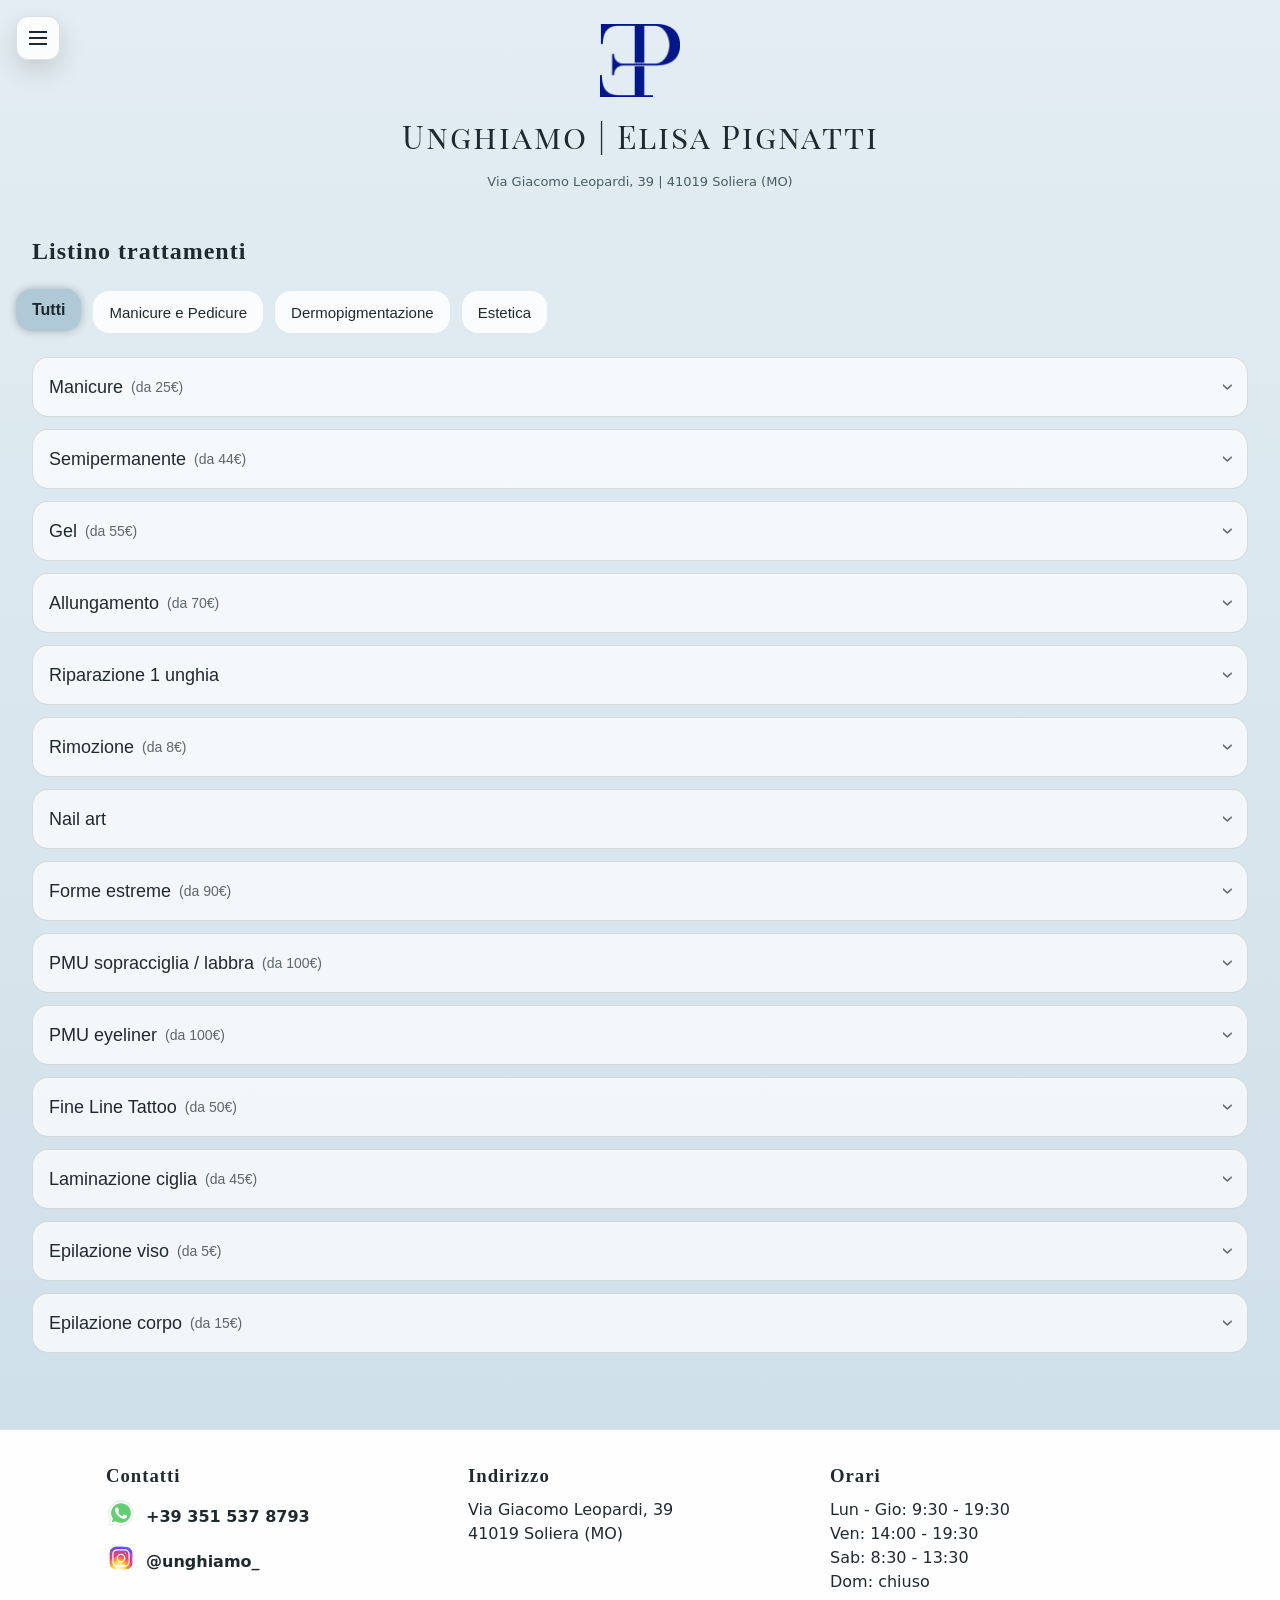
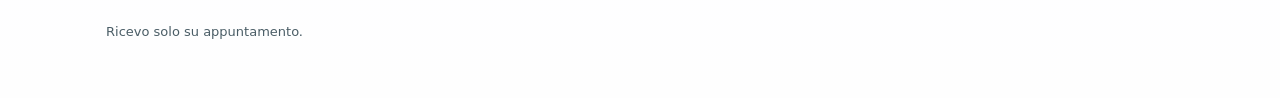
==== commit 9e68be81: "small changes" ====
--- a/index.html
+++ b/index.html
@@ -16,7 +16,7 @@
 
 </head>
 
-<body>
+<body data-page="listino">
   <div class="menu-overlay" id="menuOverlay"></div>
   <nav class="mobile-menu" id="mobileMenu" aria-hidden="true">
     <div class="menu-header">
@@ -26,7 +26,6 @@
       <a href="home.html#top" class="menu-primary">Home</a>
       <div class="menu-subnav">
         <a href="home.html#chi-sono" class="menu-subitem">Chi sono</a>
-        <a href="home.html#servizi" class="menu-subitem">Cosa faccio</a>
         <a href="home.html#eventi" class="menu-subitem">Eventi e offerte</a>
         <a href="home.html#certificazioni" class="menu-subitem">Certificazioni</a>
         <a href="home.html#contatti" class="menu-subitem">Contatti</a>
@@ -67,19 +66,40 @@
           <h3>Contatti</h3>
           <div class="footer-line">
             <div class="social-row">
-              <a href="https://wa.me/393515378793" target="_blank" aria-label="Contatta su WhatsApp" onclick="trackUmamiEvent('Click WhatsApp')">
+              <a
+                href="https://wa.me/393515378793"
+                target="_blank"
+                rel="noopener noreferrer"
+                aria-label="Contatta su WhatsApp"
+                data-contact-channel="whatsapp"
+                data-contact-source="footer_icon"
+              >
                 <img src="icons/icons8-whatsapp.svg" alt="WhatsApp">
               </a>
             </div>
-            <a class="footer-link" href="tel:+393515378793">+39 351 537 8793</a>
+            <a class="footer-link" href="tel:+393515378793" data-contact-channel="phone" data-contact-source="footer_text">+39 351 537 8793</a>
           </div>
           <div class="footer-line">
             <div class="social-row">
-              <a href="https://www.instagram.com/unghiamo_" target="_blank" aria-label="Instagram" onclick="trackUmamiEvent('Click Instagram')">
+              <a
+                href="https://www.instagram.com/unghiamo_"
+                target="_blank"
+                rel="noopener noreferrer"
+                aria-label="Instagram"
+                data-contact-channel="instagram"
+                data-contact-source="footer_icon"
+              >
                 <img src="icons/icons8-instagram.svg" alt="Instagram">
               </a>
             </div>
-            <a class="footer-link" href="https://www.instagram.com/unghiamo_" target="_blank" onclick="trackUmamiEvent('Click Instagram')">@unghiamo_</a>
+            <a
+              class="footer-link"
+              href="https://www.instagram.com/unghiamo_"
+              target="_blank"
+              rel="noopener noreferrer"
+              data-contact-channel="instagram"
+              data-contact-source="footer_text"
+            >@unghiamo_</a>
           </div>
         </div>
         <div class="footer-block">
--- a/style.css
+++ b/style.css
@@ -379,6 +379,7 @@
 */
 
 /*
+
   --bg-color: linear-gradient(180deg, #E8F0F4 0%, #DCE7ED 100%);
   --footer-color: #DCE7ED;
   --card-bg: rgba(255,255,255,0.6);
@@ -431,7 +432,7 @@
   --filter-bg-active: #AFC9D6;
   --filter-text-active: #1F2A30;
   --accent: #4F9FBF;
-  --accent-strong: #b01414;
+  --accent-strong: #1462b0;
   --accent-contrast: #FFFFFF;
   --surface: rgba(255,255,255,0.85);
   --surface-strong: rgba(255,255,255,0.98);
@@ -1125,21 +1126,6 @@
   margin-bottom: 0;
 }
 
-.service-grid {
-  display: grid;
-  gap: 12px;
-  grid-template-columns: repeat(2, minmax(0, 1fr));
-}
-
-.service-item {
-  padding: 14px 16px;
-  background: var(--surface);
-  border-radius: 999px;
-  border: 1px solid var(--border-soft);
-  font-weight: 600;
-  text-align: center;
-}
-
 .cards {
   display: grid;
   gap: 16px;
@@ -1570,10 +1556,6 @@
     width: 170px;
   }
 
-  .service-grid {
-    grid-template-columns: repeat(3, minmax(0, 1fr));
-  }
-
   .footer-grid {
     grid-template-columns: repeat(3, minmax(0, 1fr));
   }
